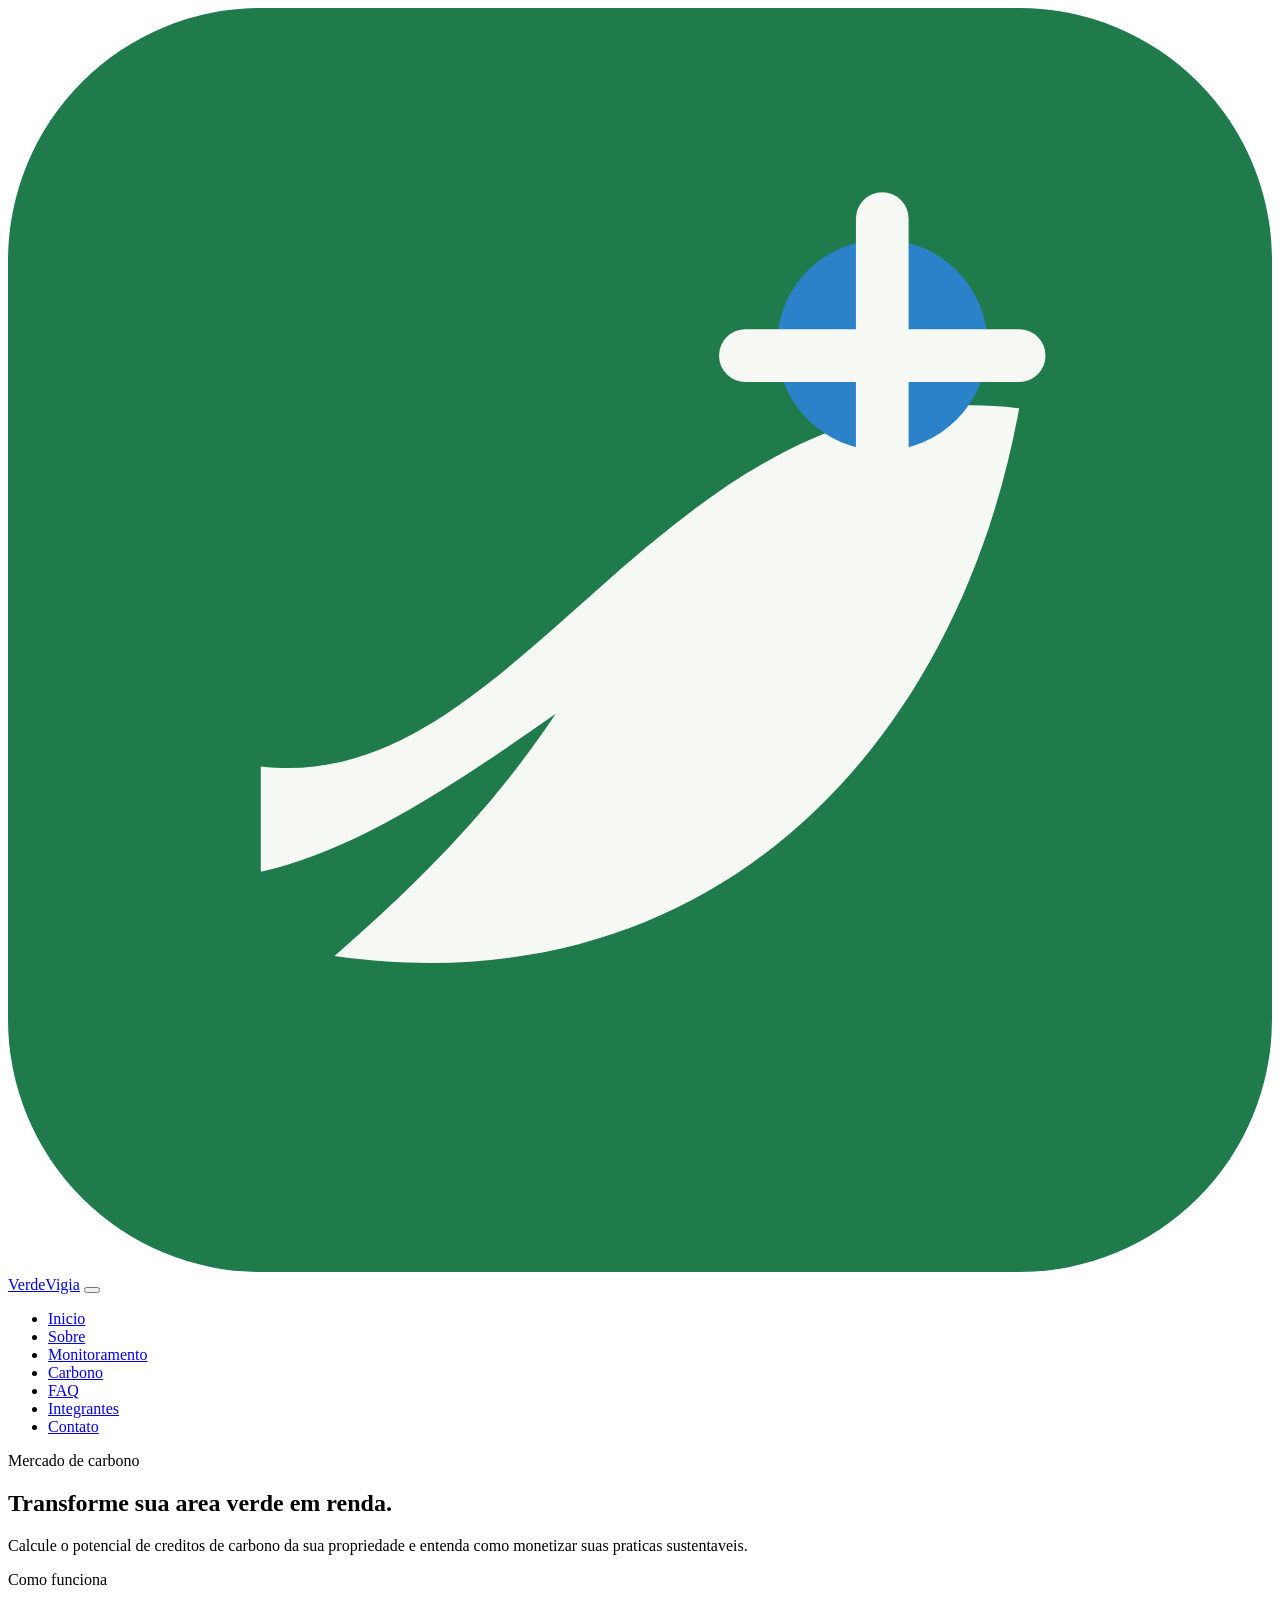
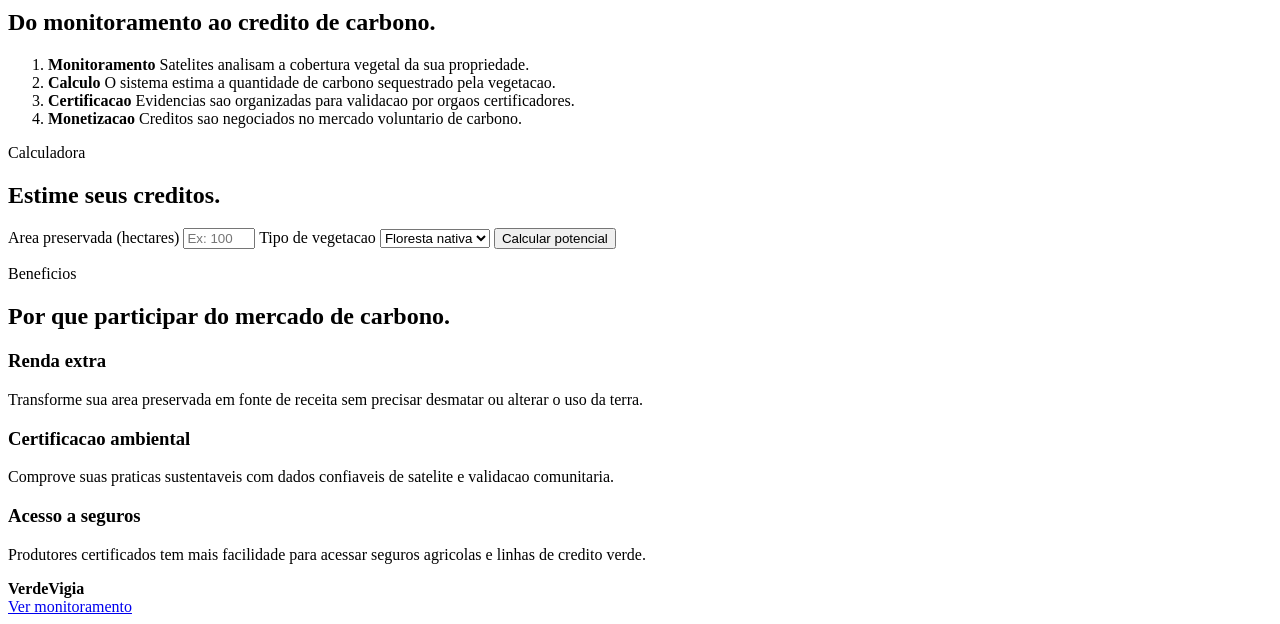
==== carbono.html @ 6d455db5 "criando pagina de mercado de carbono com calculadora" ====
<!DOCTYPE html>
<html lang="pt-BR">
<head>
  <meta charset="UTF-8">
  <meta name="viewport" content="width=device-width, initial-scale=1.0">
  <title>Carbono | VerdeVigia</title>
  <link rel="stylesheet" href="css/style.css">
</head>
<body>
  <header class="cabecalho-site">
    <nav class="barra-menu conteiner">
      <a class="marca" href="index.html"><img src="assets/logo.svg" alt="" class="icone-marca"><span>VerdeVigia</span></a>
      <button class="botao-menu" type="button" aria-label="Abrir menu" aria-expanded="false" aria-controls="main-menu"><span></span><span></span><span></span></button>
      <ul class="links-menu" id="main-menu">
        <li><a href="index.html">Inicio</a></li>
        <li><a href="sobre.html">Sobre</a></li>
        <li><a href="monitoramento.html">Monitoramento</a></li>
        <li><a href="carbono.html" class="atual">Carbono</a></li>
        <li><a href="faq.html">FAQ</a></li>
        <li><a href="integrantes.html">Integrantes</a></li>
        <li><a class="link-contato" href="contato.html">Contato</a></li>
      </ul>
    </nav>
  </header>

  <main>
    <section class="topo-pagina secao">
      <div class="conteiner estreito">
        <p class="rotulo">Mercado de carbono</p>
        <h1>Transforme sua area verde em renda.</h1>
        <p>Calcule o potencial de creditos de carbono da sua propriedade e entenda como monetizar suas praticas sustentaveis.</p>
      </div>
    </section>

    <section class="secao fundo-claro">
      <div class="conteiner duas-colunas">
        <div>
          <p class="rotulo">Como funciona</p>
          <h2>Do monitoramento ao credito de carbono.</h2>
          <ol class="linha-tempo">
            <li>
              <strong>Monitoramento</strong>
              <span>Satelites analisam a cobertura vegetal da sua propriedade.</span>
            </li>
            <li>
              <strong>Calculo</strong>
              <span>O sistema estima a quantidade de carbono sequestrado pela vegetacao.</span>
            </li>
            <li>
              <strong>Certificacao</strong>
              <span>Evidencias sao organizadas para validacao por orgaos certificadores.</span>
            </li>
            <li>
              <strong>Monetizacao</strong>
              <span>Creditos sao negociados no mercado voluntario de carbono.</span>
            </li>
          </ol>
        </div>
        <div>
          <p class="rotulo">Calculadora</p>
          <h2>Estime seus creditos.</h2>
          <div class="painel-controle">
            <label for="areaCalc">Area preservada (hectares)</label>
            <input id="areaCalc" type="number" min="1" max="10000" placeholder="Ex: 100">
            <label for="vegetacaoCalc">Tipo de vegetacao</label>
            <select id="vegetacaoCalc">
              <option value="floresta">Floresta nativa</option>
              <option value="caatinga">Caatinga</option>
              <option value="cerrado">Cerrado</option>
              <option value="mata">Mata ciliar</option>
            </select>
            <button class="botao principal cheio" type="button" id="calcularCarbono">Calcular potencial</button>
            <div id="resultadoCarbono" class="painel-status" style="display:none">
              <p class="rotulo">Resultado estimado</p>
              <h2 id="valorCarbono">0 toneladas</h2>
              <p id="valorReais">Equivalente a R$ 0,00</p>
            </div>
          </div>
        </div>
      </div>
    </section>

    <section class="secao">
      <div class="conteiner">
        <div class="titulo-secao">
          <p class="rotulo">Beneficios</p>
          <h2>Por que participar do mercado de carbono.</h2>
        </div>
        <div class="grade-cards">
          <article class="card-info">
            <h3>Renda extra</h3>
            <p>Transforme sua area preservada em fonte de receita sem precisar desmatar ou alterar o uso da terra.</p>
          </article>
          <article class="card-info">
            <h3>Certificacao ambiental</h3>
            <p>Comprove suas praticas sustentaveis com dados confiaveis de satelite e validacao comunitaria.</p>
          </article>
          <article class="card-info">
            <h3>Acesso a seguros</h3>
            <p>Produtores certificados tem mais facilidade para acessar seguros agricolas e linhas de credito verde.</p>
          </article>
        </div>
      </div>
    </section>
  </main>

  <footer class="rodape-site">
    <div class="conteiner grade-rodape">
      <div><strong>VerdeVigia</strong></div>
      <a href="monitoramento.html">Ver monitoramento</a>
    </div>
  </footer>

  <script src="js/script.js"></script>
  <script>
    document.getElementById('calcularCarbono').addEventListener('click', function() {
      const area = parseFloat(document.getElementById('areaCalc').value);
      const vegetacao = document.getElementById('vegetacaoCalc').value;

      if (!area || area <= 0) {
        alert('Por favor, informe uma area valida.');
        return;
      }

      const fator = {
        floresta: 150,
        caatinga: 80,
        cerrado: 100,
        mata: 120
      };

      const toneladas = Math.round(area * fator[vegetacao]);
      const reais = toneladas * 50;

      document.getElementById('valorCarbono').innerText = toneladas + ' toneladas de CO2';
      document.getElementById('valorReais').innerText = 'Equivalente a R$ ' + reais.toLocaleString('pt-BR') + ',00';
      document.getElementById('resultadoCarbono').style.display = 'block';
    });
  </script>
</body>
</html>
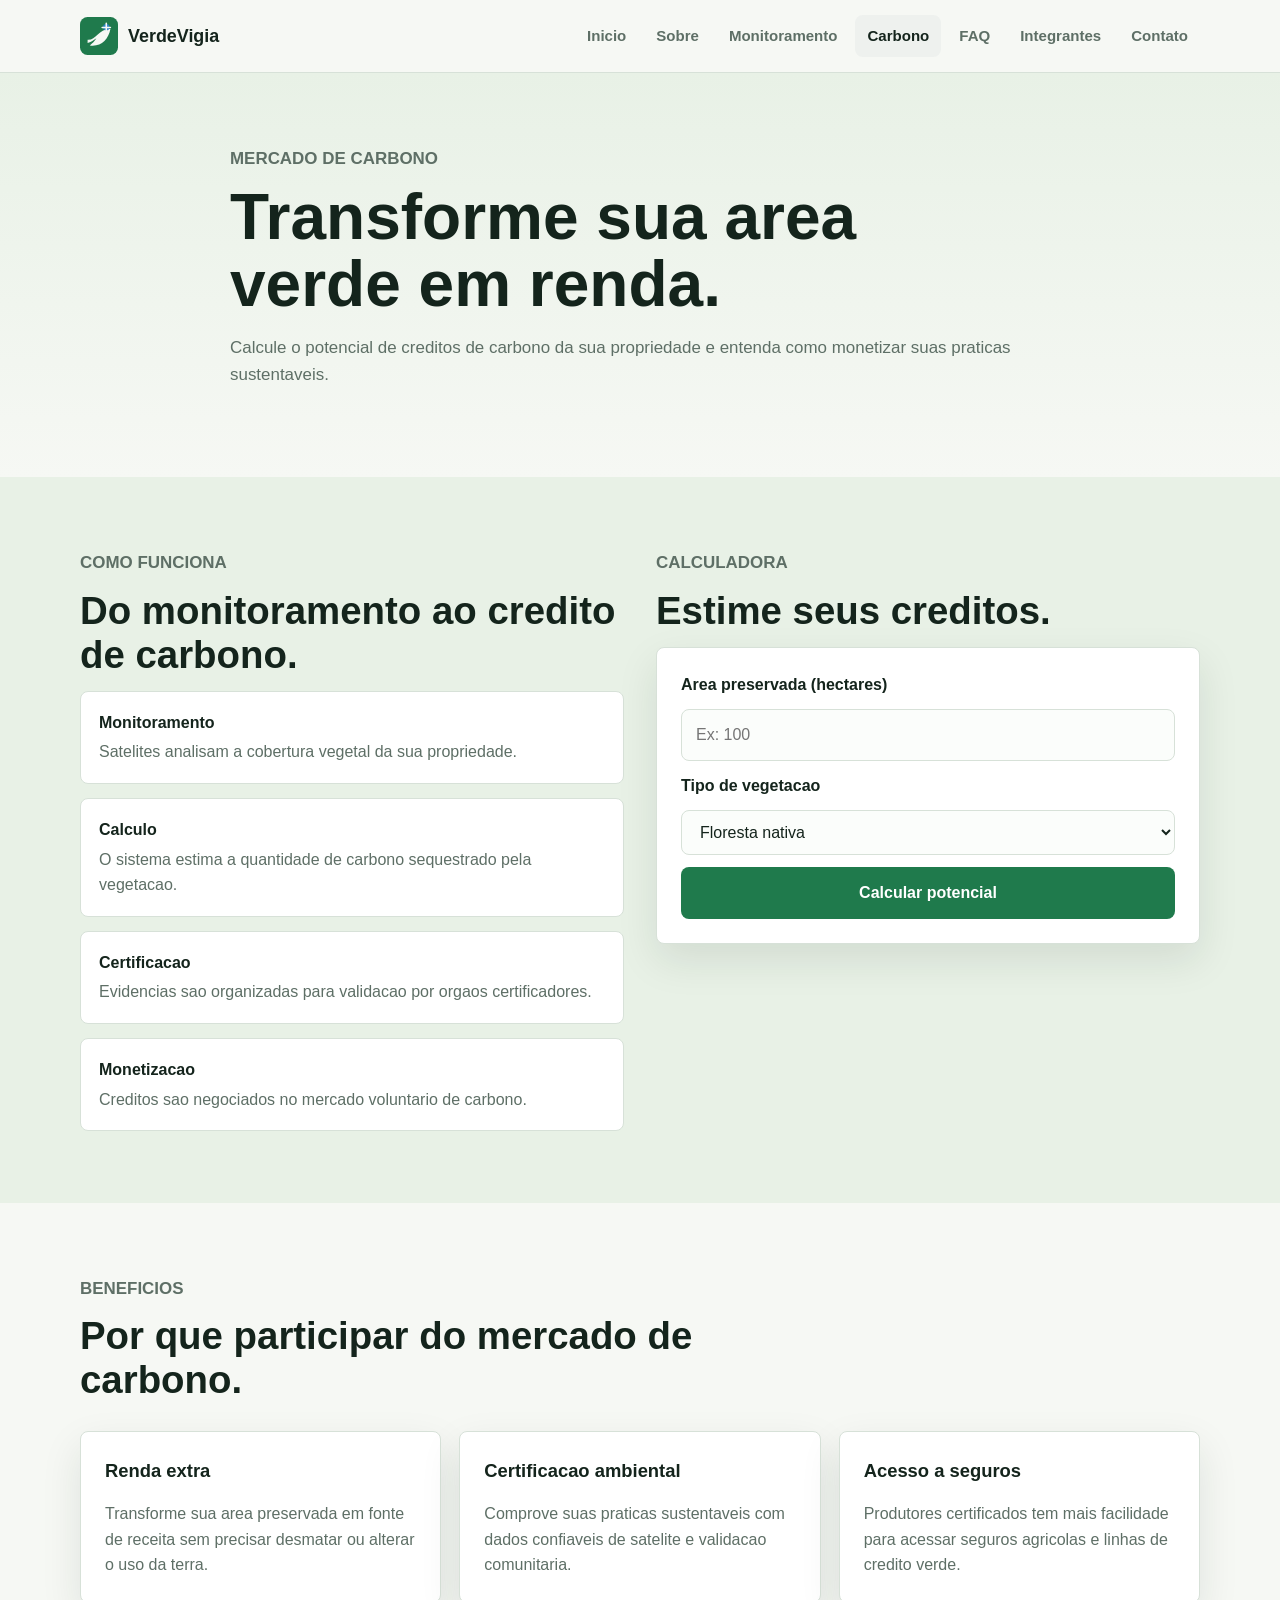
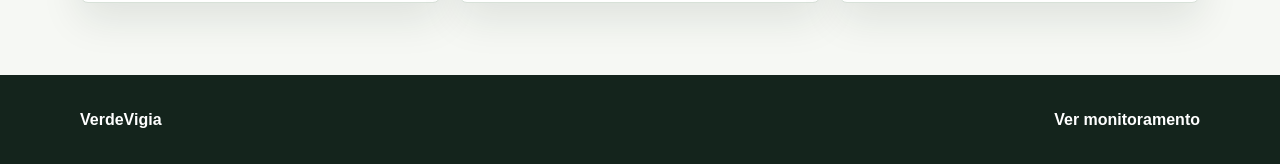
==== commit 71bd65d7: "Correções Pré-Entrega" ====
--- a/carbono.html
+++ b/carbono.html
@@ -112,30 +112,5 @@
   </footer>
 
   <script src="js/script.js"></script>
-  <script>
-    document.getElementById('calcularCarbono').addEventListener('click', function() {
-      const area = parseFloat(document.getElementById('areaCalc').value);
-      const vegetacao = document.getElementById('vegetacaoCalc').value;
-
-      if (!area || area <= 0) {
-        alert('Por favor, informe uma area valida.');
-        return;
-      }
-
-      const fator = {
-        floresta: 150,
-        caatinga: 80,
-        cerrado: 100,
-        mata: 120
-      };
-
-      const toneladas = Math.round(area * fator[vegetacao]);
-      const reais = toneladas * 50;
-
-      document.getElementById('valorCarbono').innerText = toneladas + ' toneladas de CO2';
-      document.getElementById('valorReais').innerText = 'Equivalente a R$ ' + reais.toLocaleString('pt-BR') + ',00';
-      document.getElementById('resultadoCarbono').style.display = 'block';
-    });
-  </script>
 </body>
-</html>+</html>
--- a/css/style.css
+++ b/css/style.css
@@ -0,0 +1,789 @@
+:root {
+  --bg: #f6f8f4;
+  --surface: #ffffff;
+  --surface-2: #e8f1e6;
+  --text: #14241c;
+  --texto-secundario: #5e6f66;
+  --principal: #1f7a4c;
+  --principal-dark: #145f3a;
+  --accent: #2c82c9;
+  --warning: #c96d2c;
+  --border: #d7e1d8;
+  --shadow: 0 16px 40px rgba(20, 36, 28, 0.1);
+}
+
+* {
+  box-sizing: border-box;
+}
+
+html {
+  scroll-behavior: smooth;
+}
+
+body {
+  margin: 0;
+  background: var(--bg);
+  color: var(--text);
+  font-family: Arial, Helvetica, sans-serif;
+  line-height: 1.6;
+}
+
+img {
+  display: block;
+  max-width: 100%;
+}
+
+a {
+  color: inherit;
+  text-decoration: none;
+}
+
+button,
+input,
+select,
+textarea {
+  font: inherit;
+}
+
+.conteiner {
+  width: min(1120px, calc(100% - 32px));
+  margin: 0 auto;
+}
+
+.estreito {
+  width: min(820px, calc(100% - 32px));
+}
+
+.secao {
+  padding: 72px 0;
+}
+
+.fundo-claro {
+  background: var(--surface-2);
+}
+
+.cabecalho-site {
+  position: sticky;
+  top: 0;
+  z-index: 10;
+  background: rgba(246, 248, 244, 0.94);
+  border-bottom: 1px solid var(--border);
+  backdrop-filter: blur(12px);
+}
+
+.barra-menu {
+  display: flex;
+  align-items: center;
+  justify-content: space-between;
+  min-height: 72px;
+}
+
+.marca {
+  display: inline-flex;
+  align-items: center;
+  gap: 10px;
+  font-weight: 800;
+  font-size: 1.12rem;
+}
+
+.icone-marca {
+  width: 38px;
+  height: 38px;
+}
+
+.links-menu {
+  display: flex;
+  align-items: center;
+  gap: 6px;
+  padding: 0;
+  margin: 0;
+  list-style: none;
+}
+
+.links-menu a {
+  display: inline-flex;
+  align-items: center;
+  min-height: 42px;
+  padding: 8px 12px;
+  border-radius: 8px;
+  color: var(--texto-secundario);
+  font-weight: 700;
+  font-size: 0.94rem;
+}
+
+.links-menu a:hover,
+.links-menu a.atual {
+  background: #eef1ee;
+  color: var(--text);
+}
+
+.links-menu .link-contato {
+  background: transparent;
+  color: var(--texto-secundario);
+}
+
+.links-menu .link-contato:hover,
+.links-menu .link-contato.atual {
+  background: #eef1ee;
+  color: var(--text);
+}
+
+.botao-menu {
+  display: none;
+  width: 44px;
+  height: 44px;
+  padding: 9px;
+  border: 1px solid var(--border);
+  border-radius: 8px;
+  background: var(--surface);
+  cursor: pointer;
+}
+
+.botao-menu span {
+  display: block;
+  height: 2px;
+  margin: 5px 0;
+  background: var(--text);
+}
+
+.inicio {
+  min-height: calc(100vh - 72px);
+  display: grid;
+  align-items: center;
+}
+
+.inicio-grade,
+.duas-colunas,
+.grade-contato,
+.grade-painel,
+.grade-rodape {
+  display: grid;
+  gap: 32px;
+}
+
+.inicio-grade {
+  grid-template-columns: 1.05fr 0.95fr;
+  align-items: center;
+}
+
+.inicio-conteudo h1,
+.topo-pagina h1 {
+  margin: 0;
+  max-width: 760px;
+  font-size: clamp(2.2rem, 5vw, 4.8rem);
+  line-height: 1.04;
+}
+
+.texto-inicio,
+.topo-pagina p,
+.titulo-secao p,
+.duas-colunas p {
+  color: var(--texto-secundario);
+  font-size: 1.06rem;
+}
+
+.acoes-inicio {
+  display: flex;
+  flex-wrap: wrap;
+  gap: 12px;
+  margin-top: 28px;
+}
+
+.imagem-inicio {
+  padding: 16px;
+}
+
+.rotulo {
+  margin: 0 0 12px;
+  color: var(--principal-dark);
+  font-size: 0.78rem;
+  font-weight: 800;
+  letter-spacing: 0;
+  text-transform: uppercase;
+}
+
+.botao {
+  display: inline-flex;
+  align-items: center;
+  justify-content: center;
+  min-height: 48px;
+  padding: 12px 18px;
+  border: 1px solid transparent;
+  border-radius: 8px;
+  font-weight: 800;
+  cursor: pointer;
+  transition: transform 0.2s ease, background 0.2s ease;
+}
+
+.botao:hover {
+  transform: translateY(-2px);
+}
+
+.botao.principal {
+  background: var(--principal);
+  color: #ffffff;
+}
+
+.botao.principal:hover {
+  background: var(--principal-dark);
+}
+
+.botao.secundario {
+  background: var(--surface);
+  border-color: var(--border);
+  color: var(--principal-dark);
+}
+
+.botao.cheio {
+  width: 100%;
+}
+
+.titulo-secao {
+  max-width: 760px;
+  margin-bottom: 28px;
+}
+
+h2 {
+  margin: 0 0 14px;
+  font-size: clamp(1.65rem, 3vw, 2.7rem);
+  line-height: 1.15;
+}
+
+h3 {
+  margin: 0 0 10px;
+  font-size: 1.15rem;
+}
+
+.grade-cards {
+  display: grid;
+  grid-template-columns: repeat(3, minmax(0, 1fr));
+  gap: 18px;
+}
+
+.grade-cards.duas {
+  grid-template-columns: repeat(2, minmax(0, 1fr));
+}
+
+.card-info,
+.card-integrante,
+.painel-destaque,
+.painel-controle,
+.painel-status,
+.painel-calculadora,
+.formulario-contato {
+  background: var(--surface);
+  border: 1px solid var(--border);
+  border-radius: 8px;
+  box-shadow: var(--shadow);
+}
+
+.card-info,
+.card-integrante,
+.painel-destaque,
+.painel-controle,
+.painel-status,
+.painel-calculadora,
+.formulario-contato {
+  padding: 24px;
+}
+
+.card-info p,
+.card-integrante p,
+.painel-destaque p,
+.painel-status p {
+  margin-bottom: 0;
+  color: var(--texto-secundario);
+}
+
+
+
+.duas-colunas {
+  grid-template-columns: 1fr 1fr;
+  align-items: start;
+}
+
+.linha-tempo {
+  display: grid;
+  gap: 14px;
+  padding: 0;
+  margin: 0;
+  list-style: none;
+}
+
+.linha-tempo li {
+  display: grid;
+  gap: 4px;
+  padding: 18px;
+  background: var(--surface);
+  border: 1px solid var(--border);
+  border-radius: 8px;
+}
+
+.linha-tempo span,
+.lista-check {
+  color: var(--texto-secundario);
+}
+
+.lista-check {
+  padding-left: 20px;
+}
+
+.faixa-ods {
+  display: grid;
+  grid-template-columns: 0.8fr 1.2fr;
+  gap: 24px;
+  align-items: center;
+  padding: 28px;
+  background: var(--text);
+  color: #ffffff;
+  border-radius: 8px;
+}
+
+.faixa-ods .rotulo,
+.faixa-ods h2 {
+  color: #ffffff;
+}
+
+.lista-ods {
+  display: grid;
+  grid-template-columns: repeat(3, 1fr);
+  gap: 12px;
+}
+
+.lista-ods span {
+  padding: 16px;
+  background: rgba(255, 255, 255, 0.1);
+  border: 1px solid rgba(255, 255, 255, 0.16);
+  border-radius: 8px;
+  font-weight: 800;
+}
+
+.topo-pagina {
+  background: linear-gradient(180deg, #e8f1e6, var(--bg));
+}
+
+.grade-painel {
+  grid-template-columns: 260px 1fr 290px;
+  align-items: stretch;
+}
+
+.painel-controle,
+.painel-calculadora,
+.formulario-contato {
+  display: grid;
+  gap: 12px;
+}
+
+label {
+  color: var(--text);
+  font-weight: 800;
+}
+
+input,
+select,
+textarea {
+  width: 100%;
+  padding: 12px 14px;
+  border: 1px solid var(--border);
+  border-radius: 8px;
+  background: #fbfdfb;
+  color: var(--text);
+}
+
+input:focus,
+select:focus,
+textarea:focus {
+  outline: 3px solid rgba(44, 130, 201, 0.22);
+  border-color: var(--accent);
+}
+
+output {
+  color: var(--principal-dark);
+  font-weight: 800;
+}
+
+.painel-mapa {
+  min-height: 420px;
+}
+
+.mapa-satelite {
+  position: relative;
+  overflow: hidden;
+  min-height: 380px;
+  border: 1px solid var(--border);
+  border-radius: 8px;
+  background:
+    linear-gradient(35deg, rgba(31, 122, 76, 0.18) 25%, transparent 25%),
+    linear-gradient(145deg, rgba(44, 130, 201, 0.2) 18%, transparent 18%),
+    #c7dfbb;
+}
+
+.area {
+  position: absolute;
+  border: 3px solid rgba(255, 255, 255, 0.6);
+}
+
+.area.floresta {
+  inset: 24px auto auto 28px;
+  width: 42%;
+  height: 52%;
+  background: #246b43;
+}
+
+.area.plantio {
+  right: 28px;
+  top: 48px;
+  width: 38%;
+  height: 44%;
+  background: #d2c16c;
+}
+
+.area.risco {
+  right: 16%;
+  bottom: 58px;
+  width: 24%;
+  height: 24%;
+  background: #c96d2c;
+}
+
+.area.agua {
+  left: -16px;
+  bottom: 56px;
+  width: 64%;
+  height: 50px;
+  background: var(--accent);
+  transform: rotate(-11deg);
+}
+
+.linha-varredura {
+  position: absolute;
+  left: 0;
+  top: 0;
+  width: 100%;
+  height: 3px;
+  background: rgba(255, 255, 255, 0.9);
+  box-shadow: 0 0 22px rgba(255, 255, 255, 0.9);
+  animation: scan 4s linear infinite;
+}
+
+@keyframes scan {
+  from { transform: translateY(0); }
+  to { transform: translateY(380px); }
+}
+
+.legenda-mapa,
+.linha-metricas,
+.links-integrante,
+.botoes-abas {
+  display: flex;
+  flex-wrap: wrap;
+  gap: 12px;
+}
+
+.legenda-mapa {
+  margin-top: 14px;
+}
+
+.legenda-mapa span {
+  display: inline-flex;
+  align-items: center;
+  gap: 8px;
+  color: var(--texto-secundario);
+  font-weight: 700;
+}
+
+.legenda-cor {
+  width: 14px;
+  height: 14px;
+  border-radius: 4px;
+}
+
+.legenda-cor.floresta { background: #246b43; }
+.legenda-cor.plantio { background: #d2c16c; }
+.legenda-cor.risco { background: #c96d2c; }
+.legenda-cor.agua { background: var(--accent); }
+
+.linha-metricas {
+  margin-top: 20px;
+}
+
+.linha-metricas div {
+  flex: 1 1 120px;
+  padding: 14px;
+  border-radius: 8px;
+  background: var(--surface-2);
+}
+
+.linha-metricas strong {
+  display: block;
+  font-size: 1.7rem;
+  line-height: 1;
+}
+
+.linha-metricas span {
+  color: var(--texto-secundario);
+  font-size: 0.88rem;
+}
+
+.tabela-responsiva {
+  overflow-x: auto;
+  border: 1px solid var(--border);
+  border-radius: 8px;
+  background: var(--surface);
+}
+
+table {
+  width: 100%;
+  border-collapse: collapse;
+  min-width: 680px;
+}
+
+th,
+td {
+  padding: 16px;
+  border-bottom: 1px solid var(--border);
+  text-align: left;
+}
+
+th {
+  background: #dcecdf;
+}
+
+.abas {
+  margin-top: 24px;
+}
+
+.botao-aba {
+  padding: 10px 12px;
+  border: 1px solid var(--border);
+  border-radius: 8px;
+  background: var(--surface);
+  color: var(--texto-secundario);
+  font-weight: 800;
+  cursor: pointer;
+}
+
+.botao-aba.ativo {
+  background: var(--principal);
+  color: #ffffff;
+}
+
+.conteudo-aba {
+  display: none;
+  margin-top: 16px;
+  padding: 20px;
+  border: 1px solid var(--border);
+  border-radius: 8px;
+  background: var(--surface);
+}
+
+.conteudo-aba.ativo {
+  display: block;
+}
+
+.caixa-resultado,
+.retorno-formulario {
+  padding: 14px;
+  border-radius: 8px;
+  background: var(--surface-2);
+  color: var(--principal-dark);
+  font-weight: 800;
+}
+
+.item-faq {
+  margin-bottom: 12px;
+  border: 1px solid var(--border);
+  border-radius: 8px;
+  background: var(--surface);
+  overflow: hidden;
+}
+
+.pergunta-faq {
+  width: 100%;
+  padding: 18px;
+  border: 0;
+  background: transparent;
+  color: var(--text);
+  text-align: left;
+  font-weight: 900;
+  cursor: pointer;
+}
+
+.resposta-faq {
+  display: none;
+  padding: 0 18px 18px;
+  color: var(--texto-secundario);
+}
+
+.item-faq.aberto .resposta-faq {
+  display: block;
+}
+
+.grade-contato {
+  grid-template-columns: 1.1fr 0.9fr;
+  align-items: start;
+}
+
+.campo-formulario {
+  display: grid;
+  gap: 6px;
+}
+
+.mensagem-erro {
+  min-height: 18px;
+  color: #a13d2d;
+  font-weight: 700;
+}
+
+.campo-formulario.invalido input,
+.campo-formulario.invalido select,
+.campo-formulario.invalido textarea {
+  border-color: #a13d2d;
+}
+
+.card-integrante {
+  text-align: center;
+}
+
+.card-integrante img {
+  width: 132px;
+  height: 132px;
+  margin: 0 auto 18px;
+  border-radius: 50%;
+  border: 4px solid var(--surface-2);
+}
+
+.links-integrante {
+  justify-content: center;
+  margin-top: 16px;
+}
+
+.links-integrante a {
+  padding: 8px 12px;
+  border-radius: 8px;
+  background: var(--surface-2);
+  color: var(--principal-dark);
+  font-weight: 800;
+}
+
+.rodape-site {
+  padding: 32px 0;
+  background: var(--text);
+  color: #ffffff;
+}
+
+.grade-rodape {
+  grid-template-columns: 1fr auto;
+  align-items: center;
+}
+
+.rodape-site p {
+  margin: 6px 0 0;
+  color: rgba(255, 255, 255, 0.72);
+}
+
+.rodape-site a {
+  color: #ffffff;
+  font-weight: 800;
+}
+
+@media (max-width: 980px) {
+  .botao-menu {
+    display: block;
+  }
+
+  .links-menu {
+    position: absolute;
+    left: 16px;
+    right: 16px;
+    top: 72px;
+    display: none;
+    flex-direction: column;
+    align-items: stretch;
+    padding: 14px;
+    background: var(--surface);
+    border: 1px solid var(--border);
+    border-radius: 8px;
+    box-shadow: var(--shadow);
+  }
+
+  .links-menu.aberto {
+    display: flex;
+  }
+
+  .links-menu a {
+    justify-content: center;
+  }
+
+  .inicio {
+    min-height: auto;
+  }
+
+  .inicio-grade,
+  .duas-colunas,
+  .grade-contato,
+  .grade-painel,
+  .faixa-ods,
+  .grade-rodape {
+    grid-template-columns: 1fr;
+  }
+
+  .imagem-inicio {
+    order: -1;
+    max-width: 520px;
+    margin: 0 auto;
+  }
+
+  .grade-cards,
+  .grade-cards.duas,
+  .grade-cards.tres,
+  .lista-ods {
+    grid-template-columns: repeat(2, minmax(0, 1fr));
+  }
+}
+
+@media (max-width: 640px) {
+  .secao {
+    padding: 48px 0;
+  }
+
+  .conteiner,
+  .estreito {
+    width: min(100% - 24px, 1120px);
+  }
+
+  .inicio-conteudo h1,
+  .topo-pagina h1 {
+    font-size: 2.15rem;
+  }
+
+  .grade-cards,
+  .grade-cards.duas,
+  .grade-cards.tres,
+  .lista-ods {
+    grid-template-columns: 1fr;
+  }
+
+  .acoes-inicio,
+  .botoes-abas {
+    flex-direction: column;
+  }
+
+  .botao,
+  .botao-aba {
+    width: 100%;
+  }
+
+  .mapa-satelite {
+    min-height: 300px;
+  }
+
+  @keyframes scan {
+    from { transform: translateY(0); }
+    to { transform: translateY(300px); }
+  }
+}
+
+
+
+
